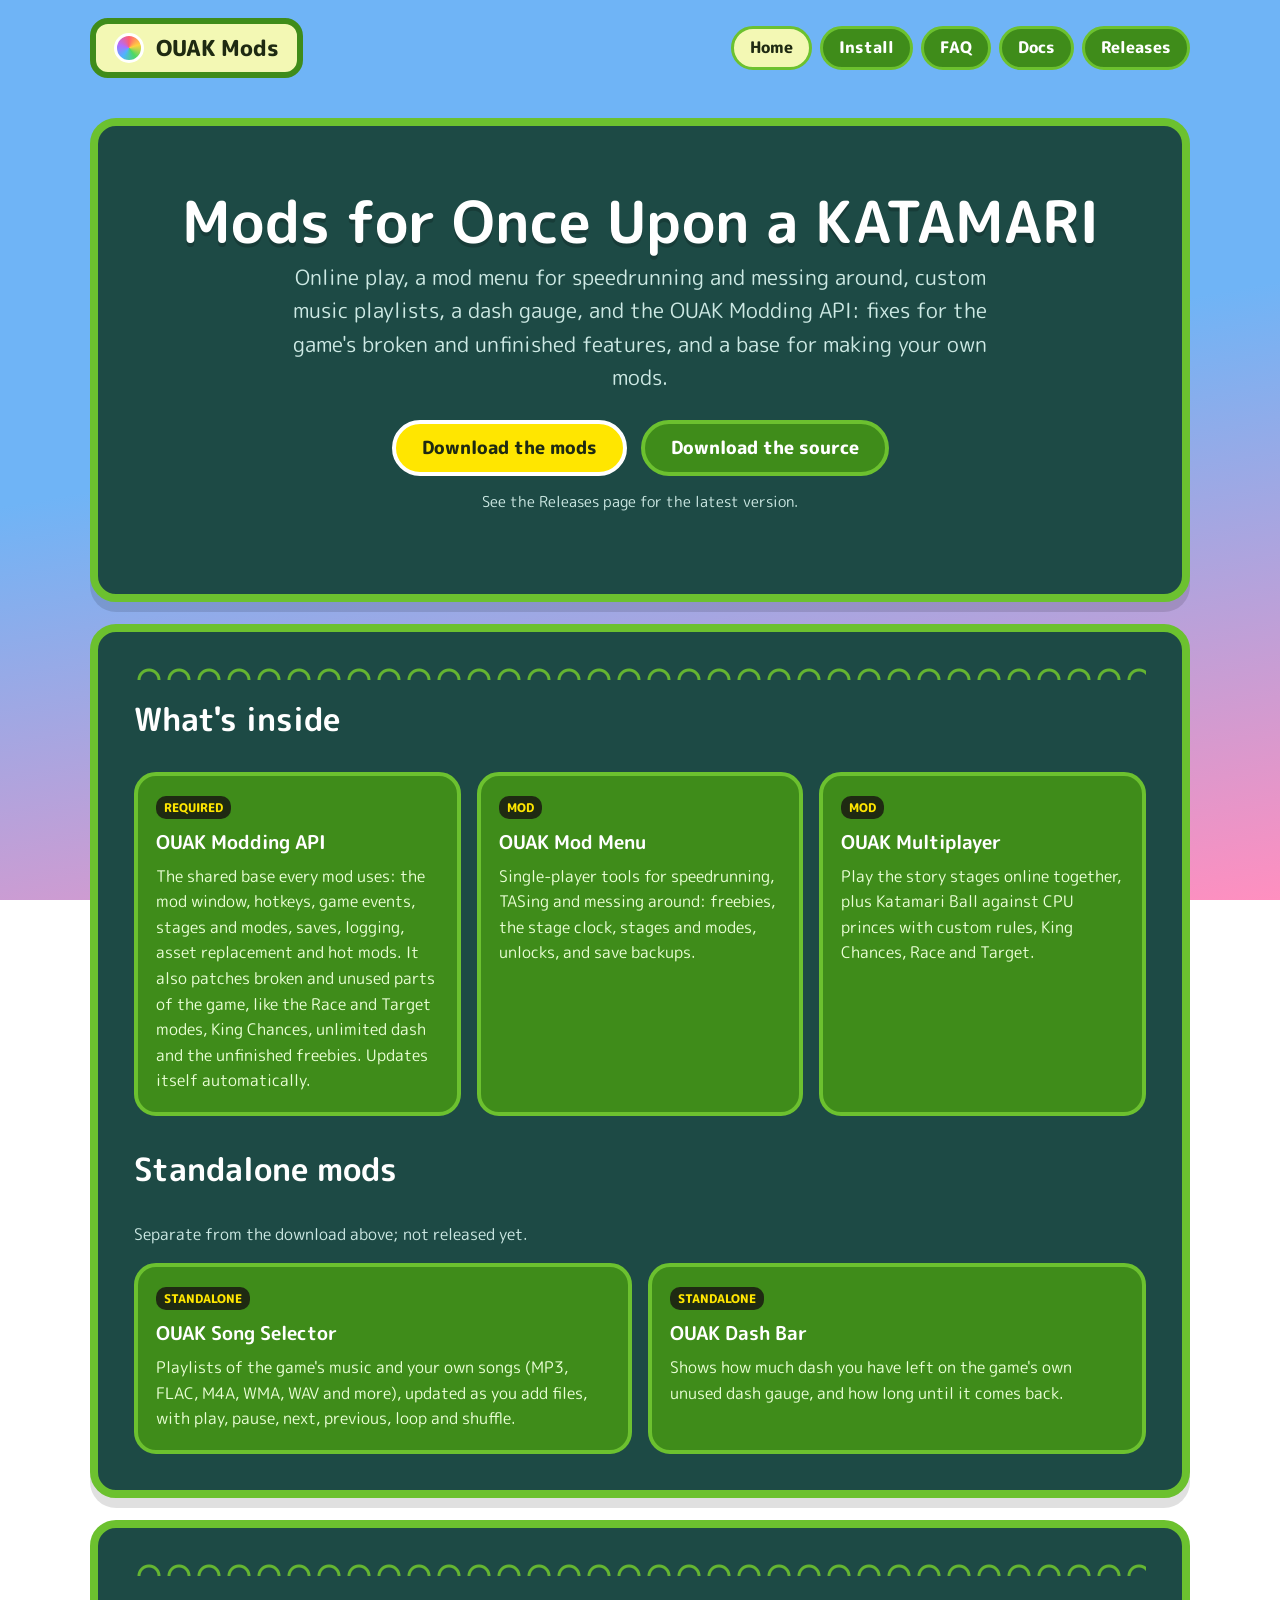
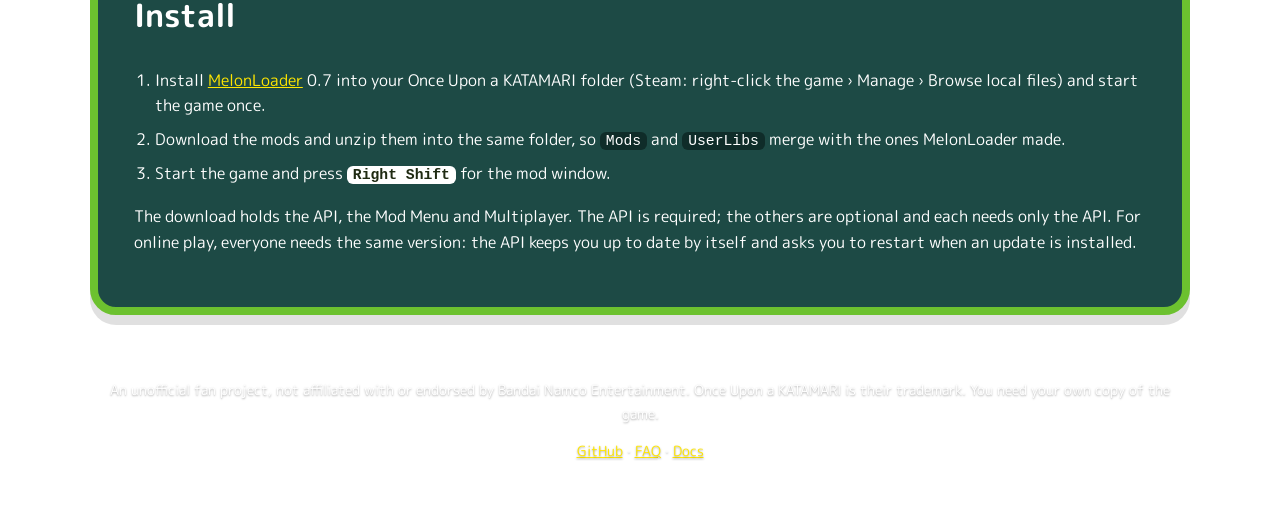
==== index.html @ 0daa64fb "OUAK Mods website: home, FAQ and docs Co-Authored-By: Claude Opus 5.5 <noreply@anthropic.com>" ====
<!doctype html>
<html lang="en">
<head>
<meta charset="utf-8">
<meta name="viewport" content="width=device-width, initial-scale=1">
<title>OUAK Mods</title>
<meta name="description" content="Fan-made mods for Once Upon a KATAMARI: the OUAK Modding API, Mod Menu, Multiplayer, Song Selector and Dash Bar.">
<link rel="stylesheet" href="style.css">
</head>
<body>
<header class="top">
  <div class="wrap">
    <a class="brand" href="index.html"><span class="ball" aria-hidden="true"></span>OUAK Mods</a>
    <nav aria-label="Main">
      <ul>
        <li><a href="index.html" aria-current="page">Home</a></li>
        <li><a href="index.html#install">Install</a></li>
        <li><a href="faq.html">FAQ</a></li>
        <li><a href="docs.html">Docs</a></li>
        <li><a href="https://github.com/nmlacker/OUAK-hub/releases">Releases</a></li>
      </ul>
    </nav>
  </div>
</header>

<main class="wrap">
  <section class="panel hero">
    <h1>Mods for Once Upon a KATAMARI</h1>
    <p class="lead">Online play, a mod menu for speedrunning and messing around, custom music playlists, a dash gauge, and the OUAK Modding API: fixes for the game's broken and unfinished features, and a base for making your own mods.</p>
    <div class="buttons">
      <a class="btn" id="dl-mod" href="https://github.com/nmlacker/OUAK-hub/releases/latest/download/OUAK_Mods.zip">Download the mods</a>
      <a class="btn secondary" id="dl-src" href="https://github.com/nmlacker/OUAK-hub/releases/latest">Download the source</a>
    </div>
    <p class="release" id="release" aria-live="polite">Checking the latest release…</p>
  </section>

  <section class="panel" aria-labelledby="mods-title">
    <div class="scallop" aria-hidden="true"></div>
    <h2 id="mods-title">What's inside</h2>
    <div class="grid">
      <article class="card">
        <span class="tag">REQUIRED</span>
        <h3>OUAK Modding API</h3>
        <p>The shared base every mod uses: the mod window, hotkeys, game events, stages and modes, saves, logging, asset replacement and hot mods. It also patches broken and unused parts of the game, like the Race and Target modes, King Chances, unlimited dash and the unfinished freebies. Updates itself automatically.</p>
      </article>
      <article class="card">
        <span class="tag">MOD</span>
        <h3>OUAK Mod Menu</h3>
        <p>Single-player tools for speedrunning, TASing and messing around: freebies, the stage clock, stages and modes, unlocks, and save backups.</p>
      </article>
      <article class="card">
        <span class="tag">MOD</span>
        <h3>OUAK Multiplayer</h3>
        <p>Play the story stages online together, plus Katamari Ball against CPU princes with custom rules, King Chances, Race and Target.</p>
      </article>
    </div>
    <h2 style="margin-top: 28px;">Standalone mods</h2>
    <p style="color: var(--muted); margin-top: 0;">Separate from the download above; not released yet.</p>
    <div class="grid">
      <article class="card">
        <span class="tag">STANDALONE</span>
        <h3>OUAK Song Selector</h3>
        <p>Playlists of the game's music and your own songs (MP3, FLAC, M4A, WMA, WAV and more), updated as you add files, with play, pause, next, previous, loop and shuffle.</p>
      </article>
      <article class="card">
        <span class="tag">STANDALONE</span>
        <h3>OUAK Dash Bar</h3>
        <p>Shows how much dash you have left on the game's own unused dash gauge, and how long until it comes back.</p>
      </article>
    </div>
  </section>

  <section class="panel" id="install" aria-labelledby="install-title">
    <div class="scallop" aria-hidden="true"></div>
    <h2 id="install-title">Install</h2>
    <ol class="steps">
      <li>Install <a href="https://melonwiki.xyz/">MelonLoader</a> 0.7 into your Once Upon a KATAMARI folder (Steam: right-click the game › Manage › Browse local files) and start the game once.</li>
      <li>Download the mods and unzip them into the same folder, so <code>Mods</code> and <code>UserLibs</code> merge with the ones MelonLoader made.</li>
      <li>Start the game and press <kbd>Right Shift</kbd> for the mod window.</li>
    </ol>
    <p>The download holds the API, the Mod Menu and Multiplayer. The API is required; the others are optional and each needs only the API. For online play, everyone needs the same version: the API keeps you up to date by itself and asks you to restart when an update is installed.</p>
  </section>
</main>

<footer>
  <div class="wrap">
    <p>An unofficial fan project, not affiliated with or endorsed by Bandai Namco Entertainment. Once Upon a KATAMARI is their trademark. You need your own copy of the game.</p>
    <p><a href="https://github.com/nmlacker/OUAK-hub">GitHub</a> · <a href="faq.html">FAQ</a> · <a href="docs.html">Docs</a></p>
  </div>
</footer>

<script>
(async function () {
  const out = document.getElementById("release");
  try {
    const r = await fetch("https://api.github.com/repos/nmlacker/OUAK-hub/releases/latest", { headers: { Accept: "application/vnd.github+json" } });
    if (!r.ok) { out.textContent = "No release has been published yet. Check back soon."; return; }
    const rel = await r.json();
    const date = new Date(rel.published_at).toLocaleDateString(undefined, { year: "numeric", month: "long", day: "numeric" });
    out.textContent = "Latest: " + rel.tag_name + " · " + date;
    const src = (rel.assets || []).find(a => a.name === "OUAK_Mods_Source.zip");
    if (src) document.getElementById("dl-src").href = src.browser_download_url;
  } catch (e) {
    out.textContent = "See the Releases page for the latest version.";
  }
})();
</script>
</body>
</html>
---- style.css ----
@import url("https://fonts.googleapis.com/css2?family=M+PLUS+Rounded+1c:wght@500;700;800&display=swap");

:root {
  --sky: #6fb4f6;
  --pink: #ff8fbf;
  --green: #6cc12f;
  --green-dark: #3f8c1a;
  --panel: #1d4a45;
  --panel-deep: #0f2c29;
  --cream: #f3f8b4;
  --ink: #1f2a12;
  --yellow: #ffe600;
  --text: #ffffff;
  --muted: #cde9e4;
  --radius: 26px;
}

* { box-sizing: border-box; }
html { scroll-behavior: smooth; }
body {
  margin: 0;
  font-family: "M PLUS Rounded 1c", system-ui, sans-serif;
  color: var(--text);
  background: linear-gradient(170deg, var(--sky) 0%, var(--sky) 45%, var(--pink) 100%) fixed;
  line-height: 1.6;
}
a { color: var(--yellow); }
a:hover { color: #fff59a; }

.wrap { width: min(1100px, 100% - 32px); margin: 0 auto; }

/* header */
.top { padding: 18px 0; }
.top .wrap { display: flex; flex-wrap: wrap; align-items: center; gap: 12px 24px; justify-content: space-between; }
.brand {
  display: inline-flex; align-items: center; gap: 12px;
  background: var(--cream); color: var(--ink); text-decoration: none;
  border: 6px solid var(--green-dark); border-radius: 18px; padding: 6px 18px;
  font-weight: 800; font-size: 1.4rem;
}
.brand .ball { width: 30px; height: 30px; border-radius: 50%; background: conic-gradient(#ff5d73, #ffd23f, #4cd964, #4fb3ff, #b06cff, #ff5d73); border: 3px solid #fff; }
nav ul { list-style: none; display: flex; flex-wrap: wrap; gap: 8px; margin: 0; padding: 0; }
nav a {
  display: inline-block; text-decoration: none; color: #fff; font-weight: 800;
  background: var(--green-dark); border: 3px solid var(--green); border-radius: 22px; padding: 6px 16px;
}
nav a[aria-current="page"], nav a:hover { background: var(--cream); color: var(--ink); }

/* panels */
.panel {
  background: var(--panel); border: 8px solid var(--green); border-radius: var(--radius);
  padding: clamp(18px, 4vw, 36px); margin: 22px 0;
  box-shadow: 0 10px 0 rgba(0, 0, 0, 0.12);
}
.panel h2 { margin-top: 0; font-size: clamp(1.4rem, 3vw, 2rem); }
.scallop { height: 18px; margin: -6px 0 14px;
  background-image: radial-gradient(circle at 50% 100%, transparent 8px, var(--green) 9px, var(--green) 11px, transparent 12px);
  background-size: 30px 18px; background-repeat: repeat-x; opacity: 0.9; }

.hero { text-align: center; padding: clamp(28px, 6vw, 64px) clamp(18px, 4vw, 40px); }
.hero h1 { margin: 0 0 8px; font-size: clamp(2rem, 6vw, 3.6rem); line-height: 1.1; text-shadow: 0 4px 0 rgba(0,0,0,0.18); }
.hero p.lead { font-size: clamp(1.05rem, 2.2vw, 1.3rem); color: var(--muted); max-width: 720px; margin: 0 auto 26px; }

.buttons { display: flex; flex-wrap: wrap; gap: 14px; justify-content: center; }
.btn {
  display: inline-flex; align-items: center; gap: 10px; min-height: 52px;
  text-decoration: none; font-weight: 800; font-size: 1.1rem;
  border-radius: 30px; padding: 10px 26px; border: 4px solid #fff;
  background: var(--yellow); color: var(--ink);
}
.btn.secondary { background: var(--green-dark); color: #fff; border-color: var(--green); }
.btn:hover { transform: translateY(-2px); color: var(--ink); }
.btn.secondary:hover { color: #fff; }
.release { margin-top: 14px; font-size: 0.95rem; color: var(--muted); }

.grid { display: grid; grid-template-columns: repeat(auto-fit, minmax(240px, 1fr)); gap: 16px; }
.card {
  background: var(--green-dark); border: 4px solid var(--green); border-radius: 22px; padding: 18px;
}
.card h3 { margin: 0 0 6px; font-size: 1.2rem; }
.card p { margin: 0; color: #eaffd6; }
.tag { display: inline-block; font-size: 0.75rem; font-weight: 800; background: var(--ink); color: var(--yellow); border-radius: 10px; padding: 2px 8px; margin-bottom: 8px; }

ol.steps { padding-left: 1.3em; }
ol.steps li { margin: 8px 0; }
code, kbd { font-family: ui-monospace, "Cascadia Code", Consolas, monospace; background: var(--panel-deep); border-radius: 6px; padding: 1px 6px; font-size: 0.92em; }
kbd { background: #fff; color: var(--ink); font-weight: 700; }

/* FAQ */
details { background: var(--panel-deep); border-radius: 18px; padding: 12px 18px; margin: 10px 0; border: 3px solid transparent; }
details[open] { border-color: var(--green); }
summary { cursor: pointer; font-weight: 800; font-size: 1.08rem; }
details p, details ul { color: var(--muted); }

/* docs */
.docs-layout { display: flex; flex-wrap: wrap; gap: 20px; align-items: flex-start; }
.docs-nav { flex: 1 1 220px; }
.docs-nav a { display: block; text-decoration: none; color: #fff; font-weight: 700; padding: 8px 14px; border-radius: 16px; margin: 4px 0; background: var(--green-dark); }
.docs-nav a.active { background: var(--cream); color: var(--ink); }
.docs-body { flex: 999 1 560px; min-width: 0; }
.md { color: #f2fff0; }
.md h1, .md h2, .md h3 { line-height: 1.25; }
.md h1 { font-size: 1.9rem; }
.md pre { background: var(--panel-deep); border-radius: 14px; padding: 14px; overflow-x: auto; }
.md pre code { background: none; padding: 0; }
.md table { border-collapse: collapse; display: block; overflow-x: auto; margin: 12px 0; }
.md th, .md td { border: 2px solid var(--green-dark); padding: 6px 10px; vertical-align: top; }
.md th { background: var(--green-dark); }
.md img { max-width: 100%; }

footer { padding: 28px 0 40px; text-align: center; color: #fff; font-size: 0.9rem; text-shadow: 0 1px 2px rgba(0,0,0,0.35); }

@media (max-width: 600px) {
  .brand { font-size: 1.15rem; }
  .btn { width: 100%; justify-content: center; }
}
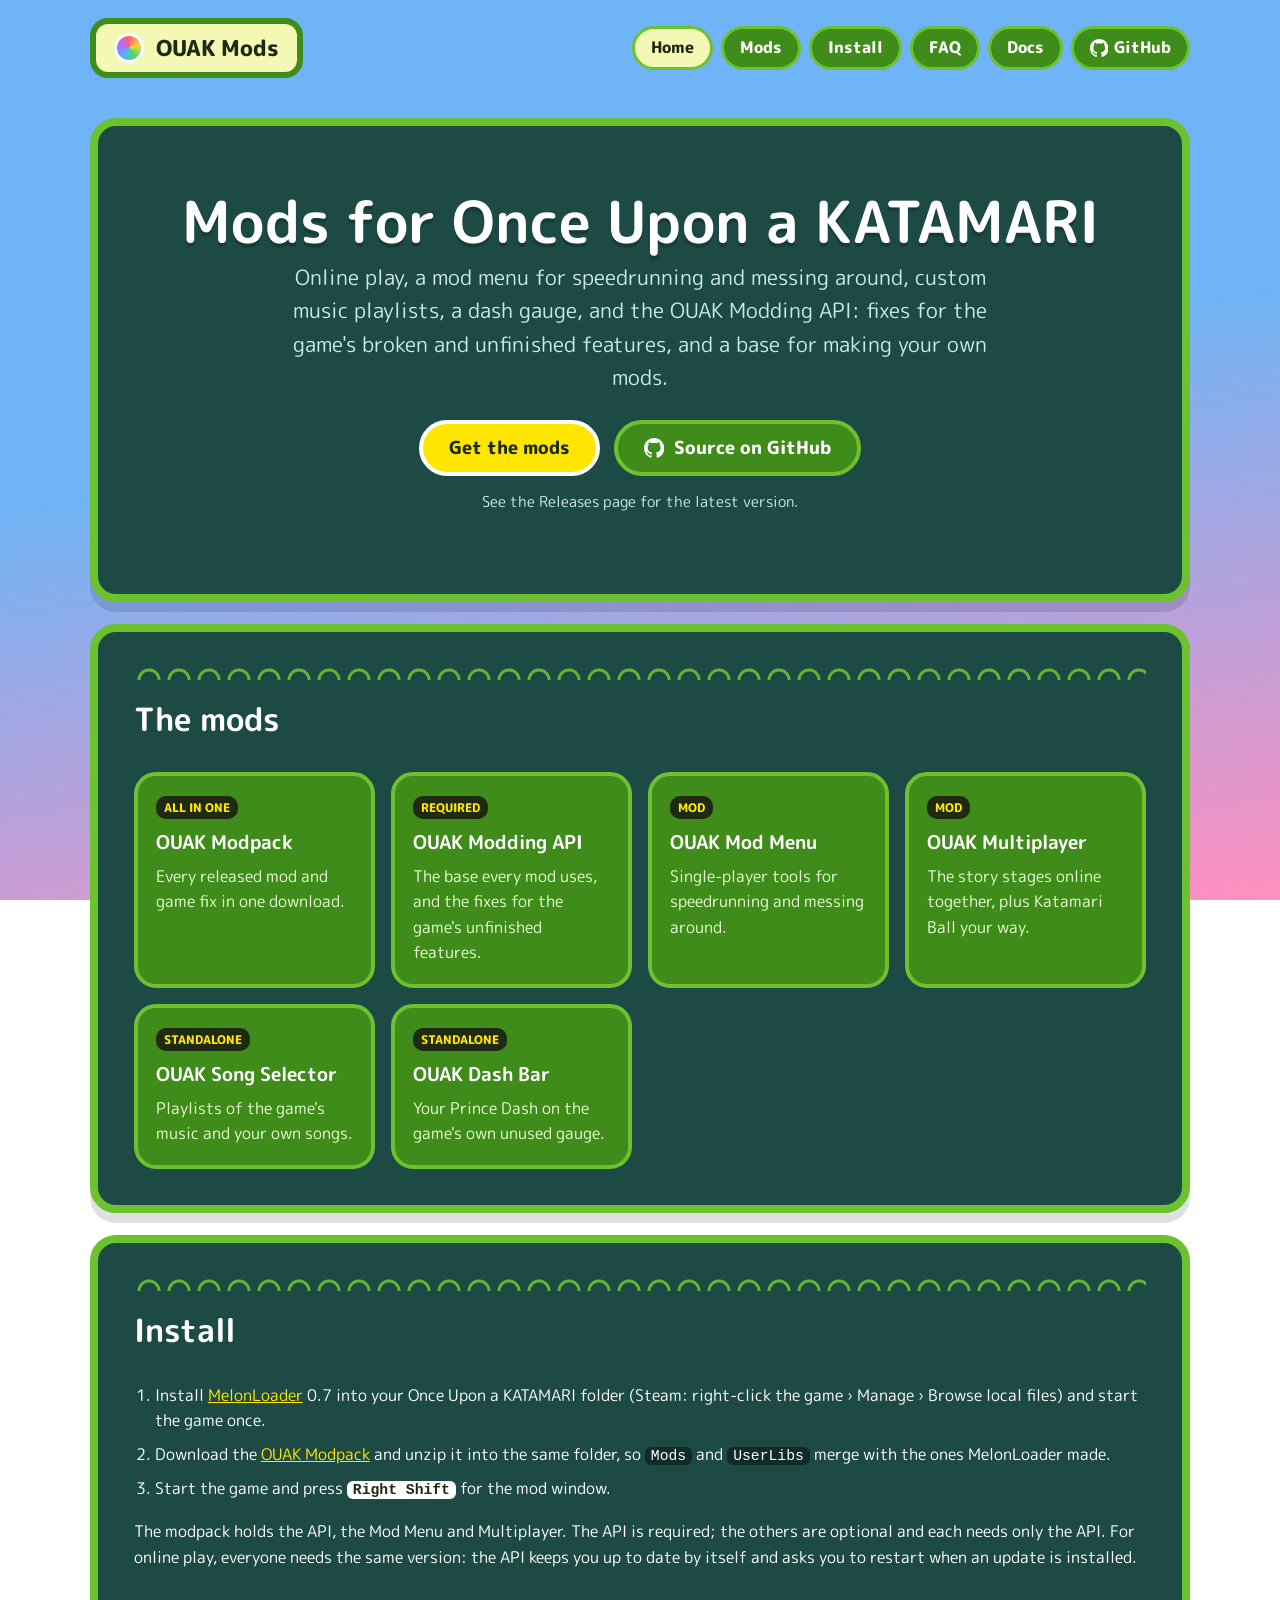
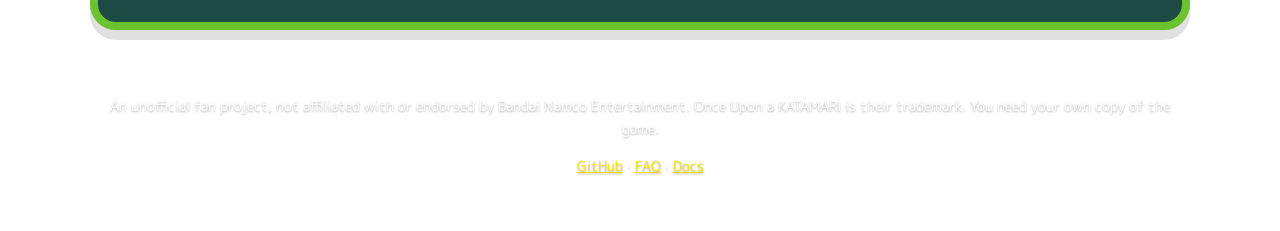
==== commit bb787e20: "Mods page: the modpack and every mod with its release and source - mods.html: the OUAK Modpack at th" ====
--- a/index.html
+++ b/index.html
@@ -8,16 +8,20 @@
 <link rel="stylesheet" href="style.css">
 </head>
 <body>
+<svg width="0" height="0" style="position:absolute" aria-hidden="true">
+  <symbol id="gh" viewBox="0 0 16 16"><path fill="currentColor" d="M8 0C3.58 0 0 3.58 0 8c0 3.54 2.29 6.53 5.47 7.59.4.07.55-.17.55-.38 0-.19-.01-.82-.01-1.49-2.01.37-2.53-.49-2.69-.94-.09-.23-.48-.94-.82-1.13-.28-.15-.68-.52-.01-.53.63-.01 1.08.58 1.23.82.72 1.21 1.87.87 2.33.66.07-.52.28-.87.51-1.07-1.78-.2-3.64-.89-3.64-3.95 0-.87.31-1.59.82-2.15-.08-.2-.36-1.02.08-2.12 0 0 .67-.21 2.2.82.64-.18 1.32-.27 2-.27.68 0 1.36.09 2 .27 1.53-1.04 2.2-.82 2.2-.82.44 1.1.16 1.92.08 2.12.51.56.82 1.27.82 2.15 0 3.07-1.87 3.75-3.65 3.95.29.25.54.73.54 1.48 0 1.07-.01 1.93-.01 2.2 0 .21.15.46.55.38A8.013 8.013 0 0016 8c0-4.42-3.58-8-8-8z"/></symbol>
+</svg>
 <header class="top">
   <div class="wrap">
     <a class="brand" href="index.html"><span class="ball" aria-hidden="true"></span>OUAK Mods</a>
     <nav aria-label="Main">
       <ul>
         <li><a href="index.html" aria-current="page">Home</a></li>
+        <li><a href="mods.html">Mods</a></li>
         <li><a href="index.html#install">Install</a></li>
         <li><a href="faq.html">FAQ</a></li>
         <li><a href="docs.html">Docs</a></li>
-        <li><a href="https://github.com/nmlacker/OUAK-hub/releases">Releases</a></li>
+        <li><a class="icon-link" href="https://github.com/nmlacker/OUAK-Mods" aria-label="GitHub"><svg class="ico" aria-hidden="true"><use href="#gh"/></svg>GitHub</a></li>
       </ul>
     </nav>
   </div>
@@ -28,45 +32,22 @@
     <h1>Mods for Once Upon a KATAMARI</h1>
     <p class="lead">Online play, a mod menu for speedrunning and messing around, custom music playlists, a dash gauge, and the OUAK Modding API: fixes for the game's broken and unfinished features, and a base for making your own mods.</p>
     <div class="buttons">
-      <a class="btn" id="dl-mod" href="https://github.com/nmlacker/OUAK-hub/releases/latest/download/OUAK_Mods.zip">Download the mods</a>
-      <a class="btn secondary" id="dl-src" href="https://github.com/nmlacker/OUAK-hub/releases/latest">Download the source</a>
+      <a class="btn" href="mods.html">Get the mods</a>
+      <a class="btn secondary" href="https://github.com/nmlacker/OUAK-Mods"><svg class="ico" aria-hidden="true"><use href="#gh"/></svg>Source on GitHub</a>
     </div>
     <p class="release" id="release" aria-live="polite">Checking the latest release…</p>
   </section>
 
   <section class="panel" aria-labelledby="mods-title">
     <div class="scallop" aria-hidden="true"></div>
-    <h2 id="mods-title">What's inside</h2>
+    <h2 id="mods-title">The mods</h2>
     <div class="grid">
-      <article class="card">
-        <span class="tag">REQUIRED</span>
-        <h3>OUAK Modding API</h3>
-        <p>The shared base every mod uses: the mod window, hotkeys, game events, stages and modes, saves, logging, asset replacement and hot mods. It also patches broken and unused parts of the game, like the Race and Target modes, King Chances, unlimited dash and the unfinished freebies. Updates itself automatically.</p>
-      </article>
-      <article class="card">
-        <span class="tag">MOD</span>
-        <h3>OUAK Mod Menu</h3>
-        <p>Single-player tools for speedrunning, TASing and messing around: freebies, the stage clock, stages and modes, unlocks, and save backups.</p>
-      </article>
-      <article class="card">
-        <span class="tag">MOD</span>
-        <h3>OUAK Multiplayer</h3>
-        <p>Play the story stages online together, plus Katamari Ball against CPU princes with custom rules, King Chances, Race and Target.</p>
-      </article>
-    </div>
-    <h2 style="margin-top: 28px;">Standalone mods</h2>
-    <p style="color: var(--muted); margin-top: 0;">Separate from the download above; not released yet.</p>
-    <div class="grid">
-      <article class="card">
-        <span class="tag">STANDALONE</span>
-        <h3>OUAK Song Selector</h3>
-        <p>Playlists of the game's music and your own songs (MP3, FLAC, M4A, WMA, WAV and more), updated as you add files, with play, pause, next, previous, loop and shuffle.</p>
-      </article>
-      <article class="card">
-        <span class="tag">STANDALONE</span>
-        <h3>OUAK Dash Bar</h3>
-        <p>Shows how much dash you have left on the game's own unused dash gauge, and how long until it comes back.</p>
-      </article>
+      <a class="card linkcard" href="mods.html"><span class="tag">ALL IN ONE</span><h3>OUAK Modpack</h3><p>Every released mod and game fix in one download.</p></a>
+      <a class="card linkcard" href="mods.html#api"><span class="tag">REQUIRED</span><h3>OUAK Modding API</h3><p>The base every mod uses, and the fixes for the game's unfinished features.</p></a>
+      <a class="card linkcard" href="mods.html#modmenu"><span class="tag">MOD</span><h3>OUAK Mod Menu</h3><p>Single-player tools for speedrunning and messing around.</p></a>
+      <a class="card linkcard" href="mods.html#multiplayer"><span class="tag">MOD</span><h3>OUAK Multiplayer</h3><p>The story stages online together, plus Katamari Ball your way.</p></a>
+      <a class="card linkcard" href="mods.html#songselector"><span class="tag">STANDALONE</span><h3>OUAK Song Selector</h3><p>Playlists of the game's music and your own songs.</p></a>
+      <a class="card linkcard" href="mods.html#dashbar"><span class="tag">STANDALONE</span><h3>OUAK Dash Bar</h3><p>Your Prince Dash on the game's own unused gauge.</p></a>
     </div>
   </section>
 
@@ -75,17 +56,17 @@
     <h2 id="install-title">Install</h2>
     <ol class="steps">
       <li>Install <a href="https://melonwiki.xyz/">MelonLoader</a> 0.7 into your Once Upon a KATAMARI folder (Steam: right-click the game › Manage › Browse local files) and start the game once.</li>
-      <li>Download the mods and unzip them into the same folder, so <code>Mods</code> and <code>UserLibs</code> merge with the ones MelonLoader made.</li>
+      <li>Download the <a href="mods.html">OUAK Modpack</a> and unzip it into the same folder, so <code>Mods</code> and <code>UserLibs</code> merge with the ones MelonLoader made.</li>
       <li>Start the game and press <kbd>Right Shift</kbd> for the mod window.</li>
     </ol>
-    <p>The download holds the API, the Mod Menu and Multiplayer. The API is required; the others are optional and each needs only the API. For online play, everyone needs the same version: the API keeps you up to date by itself and asks you to restart when an update is installed.</p>
+    <p>The modpack holds the API, the Mod Menu and Multiplayer. The API is required; the others are optional and each needs only the API. For online play, everyone needs the same version: the API keeps you up to date by itself and asks you to restart when an update is installed.</p>
   </section>
 </main>
 
 <footer>
   <div class="wrap">
     <p>An unofficial fan project, not affiliated with or endorsed by Bandai Namco Entertainment. Once Upon a KATAMARI is their trademark. You need your own copy of the game.</p>
-    <p><a href="https://github.com/nmlacker/OUAK-hub">GitHub</a> · <a href="faq.html">FAQ</a> · <a href="docs.html">Docs</a></p>
+    <p><a href="https://github.com/nmlacker/OUAK-Mods">GitHub</a> · <a href="faq.html">FAQ</a> · <a href="docs.html">Docs</a></p>
   </div>
 </footer>
 
@@ -93,13 +74,11 @@
 (async function () {
   const out = document.getElementById("release");
   try {
-    const r = await fetch("https://api.github.com/repos/nmlacker/OUAK-hub/releases/latest", { headers: { Accept: "application/vnd.github+json" } });
+    const r = await fetch("https://api.github.com/repos/nmlacker/OUAK-Mods/releases/latest", { headers: { Accept: "application/vnd.github+json" } });
     if (!r.ok) { out.textContent = "No release has been published yet. Check back soon."; return; }
     const rel = await r.json();
     const date = new Date(rel.published_at).toLocaleDateString(undefined, { year: "numeric", month: "long", day: "numeric" });
     out.textContent = "Latest: " + rel.tag_name + " · " + date;
-    const src = (rel.assets || []).find(a => a.name === "OUAK_Mods_Source.zip");
-    if (src) document.getElementById("dl-src").href = src.browser_download_url;
   } catch (e) {
     out.textContent = "See the Releases page for the latest version.";
   }
--- a/style.css
+++ b/style.css
@@ -108,9 +108,57 @@
 .md th { background: var(--green-dark); }
 .md img { max-width: 100%; }
 
+/* icons */
+.ico { width: 1.15em; height: 1.15em; flex: none; }
+nav a.icon-link { display: inline-flex; align-items: center; gap: 6px; }
+
+/* mods page */
+.muted { color: var(--muted); margin-top: 0; }
+.fine { font-size: 0.9rem; color: var(--muted); }
+.buttons.left { justify-content: flex-start; }
+.modpack { display: grid; grid-template-columns: minmax(0, 1.2fr) minmax(0, 1fr); gap: 12px 36px; align-items: start;
+  background: linear-gradient(160deg, var(--panel) 0%, var(--panel-deep) 100%); border-color: var(--yellow); }
+.modpack h1 { margin: 4px 0 10px; font-size: clamp(2rem, 5vw, 3.2rem); line-height: 1.1; text-shadow: 0 4px 0 rgba(0,0,0,0.18); }
+.modpack .lead { color: var(--muted); font-size: clamp(1.02rem, 2vw, 1.2rem); margin: 0 0 22px; }
+.modpack .release { text-align: left; }
+.pack-side { background: rgba(0,0,0,0.18); border-radius: 20px; padding: 16px 20px; }
+.pack-side h2 { font-size: 1.15rem; margin: 0 0 6px; }
+.pack-side h2 + ul { margin-top: 0; }
+.pack-side ul { list-style: none; padding: 0; margin: 0 0 16px; }
+.pack-side li { padding: 3px 0 3px 30px; position: relative; }
+.checks li::before { position: absolute; left: 0; top: 5px; width: 20px; height: 20px; border-radius: 50%;
+  display: grid; place-items: center; font-size: 0.75rem; font-weight: 800; }
+.checks li.yes::before { content: "\2713"; background: var(--green); color: var(--ink); }
+.checks li.no::before { content: "\2013"; background: rgba(255,255,255,0.18); color: #fff; }
+.checks li.no a { color: var(--muted); }
+.checks span { font-size: 0.8rem; color: var(--muted); margin-left: 4px; }
+.fixes li::before { content: ""; position: absolute; left: 6px; top: 0.75em; width: 9px; height: 9px; border-radius: 50%;
+  background: conic-gradient(#ff5d73, #ffd23f, #4cd964, #4fb3ff, #b06cff, #ff5d73); }
+.fixes li { color: #eaffd6; }
+.modpack .notes { grid-column: 1 / -1; margin: 6px 0 0; }
+.modpack .notes p { white-space: pre-line; }
+
+.card.mod { display: flex; flex-direction: column; scroll-margin-top: 20px; }
+.card.mod:target { border-color: var(--yellow); }
+.card.mod p + p { margin-top: 10px; }
+.card .file { font-size: 0.85rem; color: var(--muted); }
+.card .links { margin-top: auto; padding-top: 16px; display: flex; flex-wrap: wrap; align-items: center; gap: 8px; }
+.btn.small { min-height: 40px; font-size: 0.95rem; padding: 6px 16px; gap: 8px; border-width: 3px; }
+.btn.off { background: rgba(255,255,255,0.12); color: var(--muted); border-color: rgba(255,255,255,0.3); cursor: default; }
+.btn.off:hover { transform: none; color: var(--muted); }
+.doclink { font-weight: 800; margin-left: 4px; }
+
+@media (max-width: 760px) {
+  .modpack { grid-template-columns: minmax(0, 1fr); }
+}
+
+a.linkcard { text-decoration: none; color: #fff; display: block; }
+a.linkcard:hover { border-color: var(--yellow); transform: translateY(-2px); color: #fff; }
+
 footer { padding: 28px 0 40px; text-align: center; color: #fff; font-size: 0.9rem; text-shadow: 0 1px 2px rgba(0,0,0,0.35); }
 
 @media (max-width: 600px) {
   .brand { font-size: 1.15rem; }
   .btn { width: 100%; justify-content: center; }
+  .btn.small { width: auto; }
 }
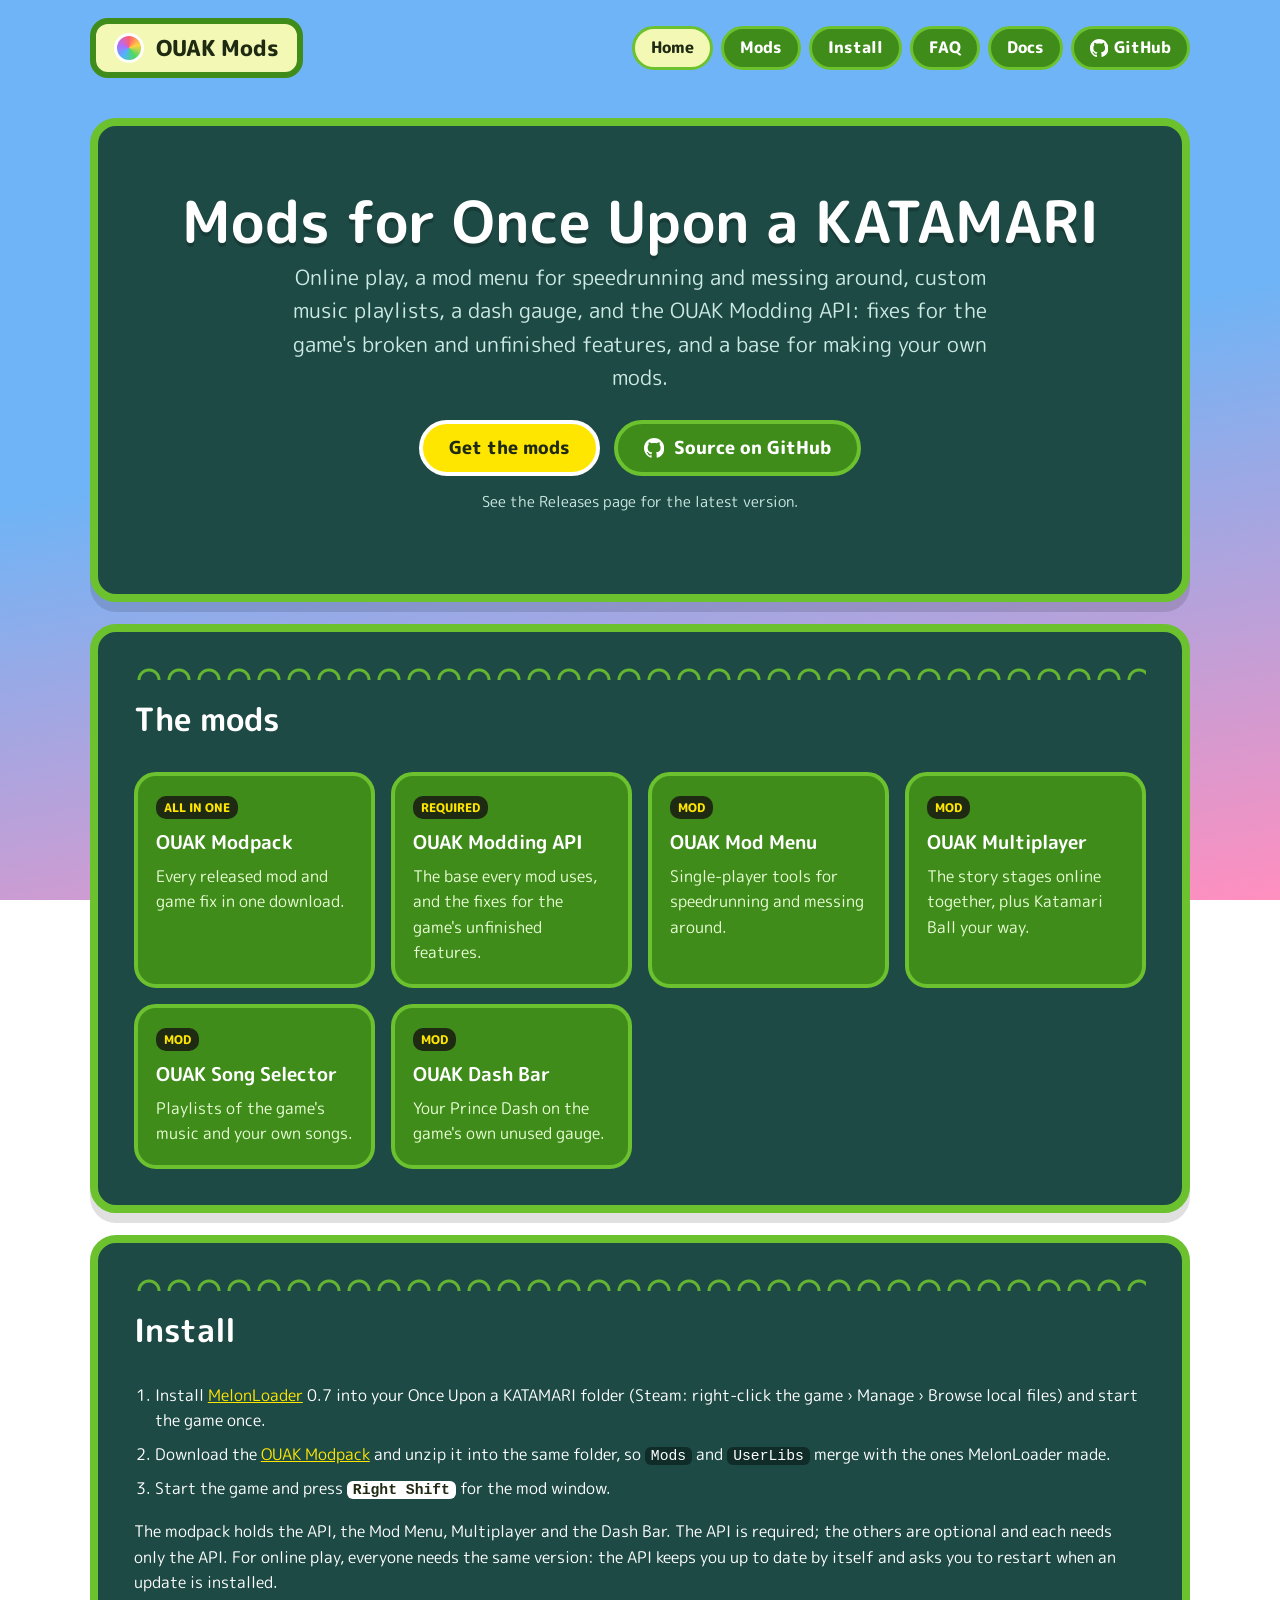
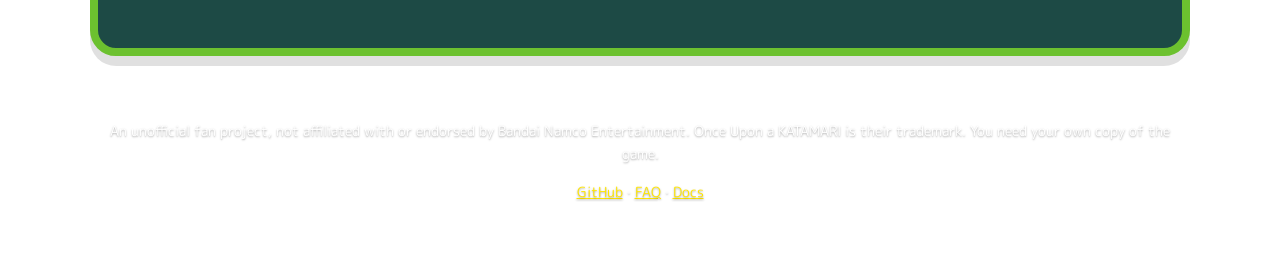
==== commit 6144a5f8: "Mods page cards: picture, type, versioned download, source; 0.1.1 - Each mod card: its picture on th" ====
--- a/index.html
+++ b/index.html
@@ -46,8 +46,8 @@
       <a class="card linkcard" href="mods.html#api"><span class="tag">REQUIRED</span><h3>OUAK Modding API</h3><p>The base every mod uses, and the fixes for the game's unfinished features.</p></a>
       <a class="card linkcard" href="mods.html#modmenu"><span class="tag">MOD</span><h3>OUAK Mod Menu</h3><p>Single-player tools for speedrunning and messing around.</p></a>
       <a class="card linkcard" href="mods.html#multiplayer"><span class="tag">MOD</span><h3>OUAK Multiplayer</h3><p>The story stages online together, plus Katamari Ball your way.</p></a>
-      <a class="card linkcard" href="mods.html#songselector"><span class="tag">STANDALONE</span><h3>OUAK Song Selector</h3><p>Playlists of the game's music and your own songs.</p></a>
-      <a class="card linkcard" href="mods.html#dashbar"><span class="tag">STANDALONE</span><h3>OUAK Dash Bar</h3><p>Your Prince Dash on the game's own unused gauge.</p></a>
+      <a class="card linkcard" href="mods.html#songselector"><span class="tag">MOD</span><h3>OUAK Song Selector</h3><p>Playlists of the game's music and your own songs.</p></a>
+      <a class="card linkcard" href="mods.html#dashbar"><span class="tag">MOD</span><h3>OUAK Dash Bar</h3><p>Your Prince Dash on the game's own unused gauge.</p></a>
     </div>
   </section>
 
@@ -59,7 +59,7 @@
       <li>Download the <a href="mods.html">OUAK Modpack</a> and unzip it into the same folder, so <code>Mods</code> and <code>UserLibs</code> merge with the ones MelonLoader made.</li>
       <li>Start the game and press <kbd>Right Shift</kbd> for the mod window.</li>
     </ol>
-    <p>The modpack holds the API, the Mod Menu and Multiplayer. The API is required; the others are optional and each needs only the API. For online play, everyone needs the same version: the API keeps you up to date by itself and asks you to restart when an update is installed.</p>
+    <p>The modpack holds the API, the Mod Menu, Multiplayer and the Dash Bar. The API is required; the others are optional and each needs only the API. For online play, everyone needs the same version: the API keeps you up to date by itself and asks you to restart when an update is installed.</p>
   </section>
 </main>
 
--- a/style.css
+++ b/style.css
@@ -152,6 +152,21 @@
   .modpack { grid-template-columns: minmax(0, 1fr); }
 }
 
+.pic { width: 88px; height: 88px; flex: none; background: var(--cream); border: 4px solid var(--green); border-radius: 20px; padding: 8px; }
+.pic.big { width: 112px; height: 112px; border-radius: 26px; }
+.pack-head { display: flex; align-items: center; gap: 18px; margin-bottom: 12px; }
+.pack-head h1 { margin: 2px 0 0; }
+.grid.mods { grid-template-columns: repeat(auto-fit, minmax(min(100%, 420px), 1fr)); }
+.mod-head { display: flex; gap: 16px; align-items: flex-start; margin-bottom: 12px; }
+.mod-title { min-width: 0; }
+.mod-title .tag { margin-bottom: 4px; }
+.mod-title h3 { margin: 0 0 10px; }
+.card.mod .links { margin-top: 0; padding-top: 0; }
+@media (max-width: 480px) {
+  .pic { width: 64px; height: 64px; border-radius: 16px; padding: 6px; }
+  .pic.big { width: 80px; height: 80px; }
+}
+
 a.linkcard { text-decoration: none; color: #fff; display: block; }
 a.linkcard:hover { border-color: var(--yellow); transform: translateY(-2px); color: #fff; }
 
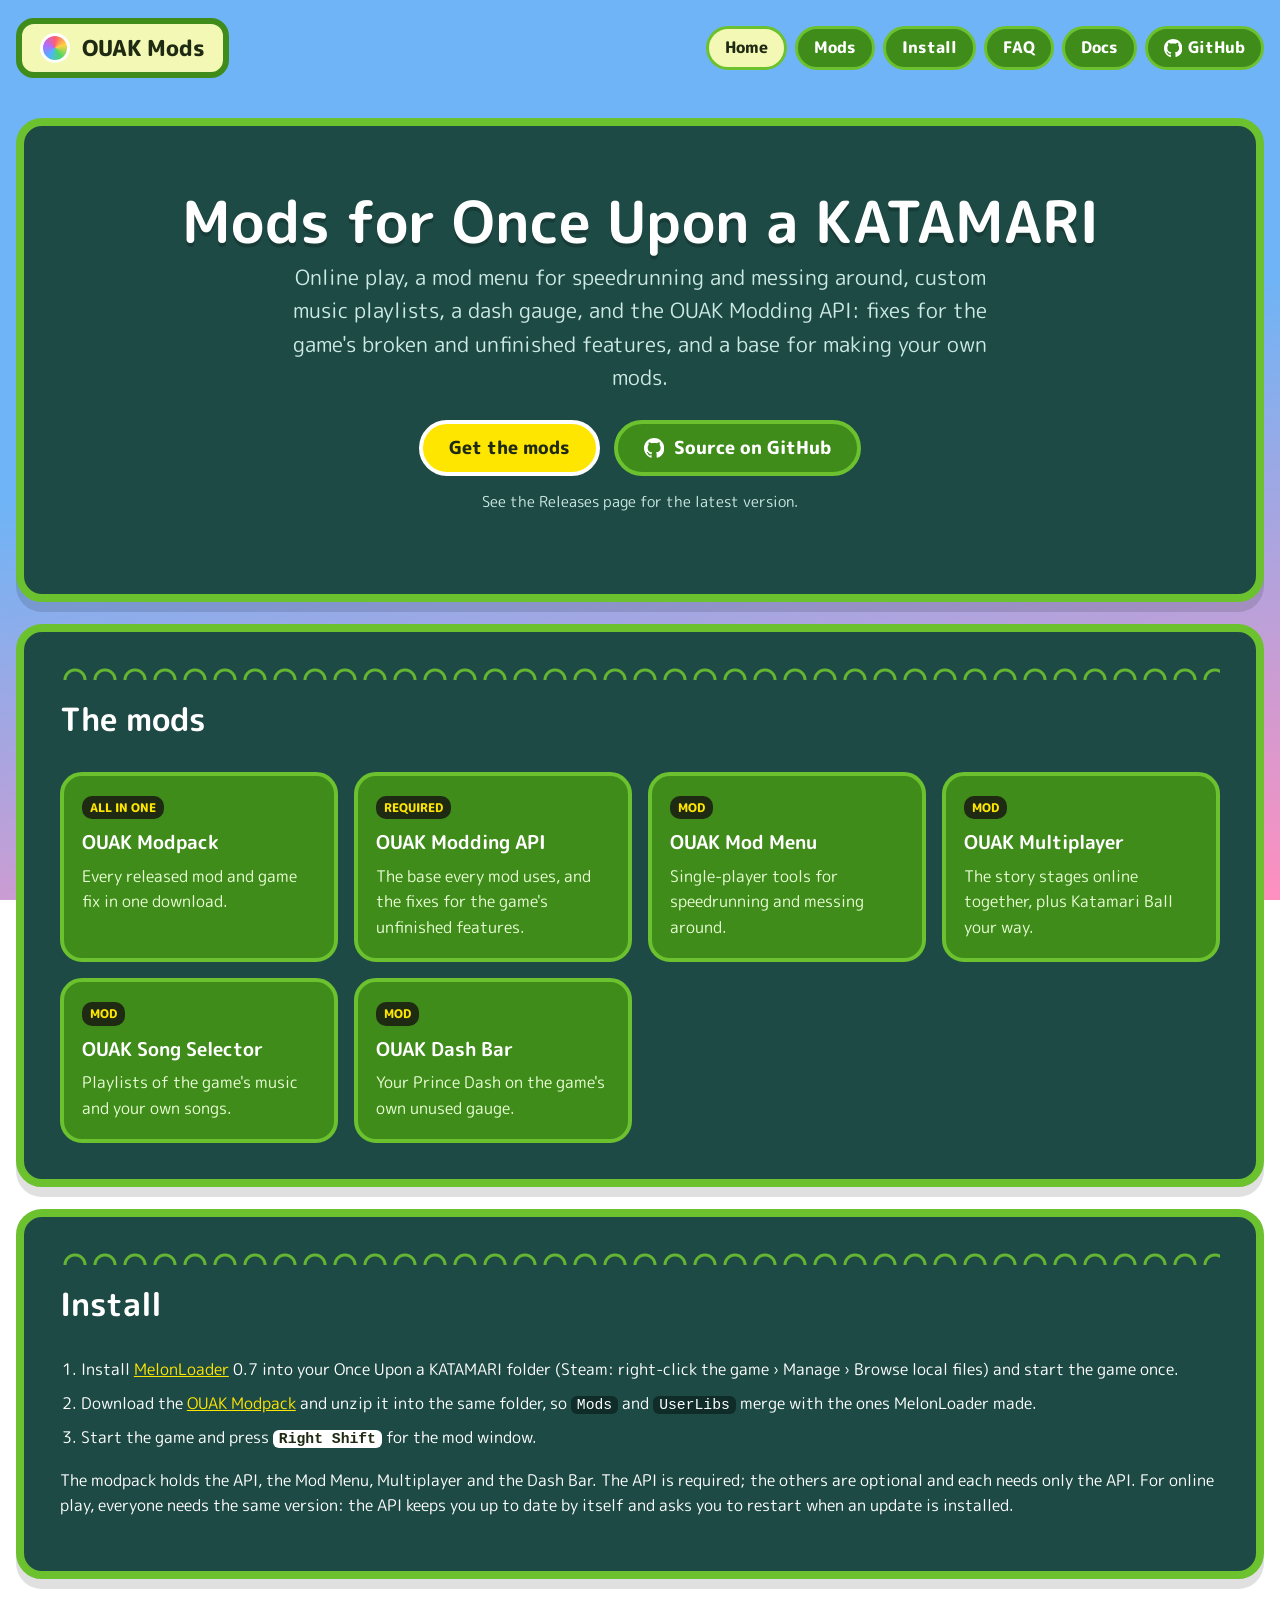
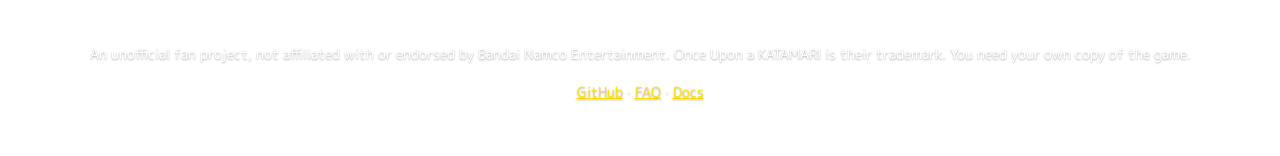
==== commit 941555d2: "Use the screen's width on big monitors The page grows to 1760 px instead of a 1100 px column, so a 1" ====
--- a/index.html
+++ b/index.html
@@ -5,7 +5,7 @@
 <meta name="viewport" content="width=device-width, initial-scale=1">
 <title>OUAK Mods</title>
 <meta name="description" content="Fan-made mods for Once Upon a KATAMARI: the OUAK Modding API, Mod Menu, Multiplayer, Song Selector and Dash Bar.">
-<link rel="stylesheet" href="style.css">
+<link rel="stylesheet" href="style.css?v=4">
 </head>
 <body>
 <svg width="0" height="0" style="position:absolute" aria-hidden="true">
--- a/style.css
+++ b/style.css
@@ -27,7 +27,7 @@
 a { color: var(--yellow); }
 a:hover { color: #fff59a; }
 
-.wrap { width: min(1100px, 100% - 32px); margin: 0 auto; }
+.wrap { width: min(1760px, 100% - 32px); margin: 0 auto; }
 
 /* header */
 .top { padding: 18px 0; }
@@ -90,7 +90,7 @@
 details { background: var(--panel-deep); border-radius: 18px; padding: 12px 18px; margin: 10px 0; border: 3px solid transparent; }
 details[open] { border-color: var(--green); }
 summary { cursor: pointer; font-weight: 800; font-size: 1.08rem; }
-details p, details ul { color: var(--muted); }
+details p, details ul { color: var(--muted); max-width: 95ch; }
 
 /* docs */
 .docs-layout { display: flex; flex-wrap: wrap; gap: 20px; align-items: flex-start; }
@@ -98,7 +98,7 @@
 .docs-nav a { display: block; text-decoration: none; color: #fff; font-weight: 700; padding: 8px 14px; border-radius: 16px; margin: 4px 0; background: var(--green-dark); }
 .docs-nav a.active { background: var(--cream); color: var(--ink); }
 .docs-body { flex: 999 1 560px; min-width: 0; }
-.md { color: #f2fff0; }
+.md { color: #f2fff0; max-width: 110ch; }
 .md h1, .md h2, .md h3 { line-height: 1.25; }
 .md h1 { font-size: 1.9rem; }
 .md pre { background: var(--panel-deep); border-radius: 14px; padding: 14px; overflow-x: auto; }
@@ -119,7 +119,7 @@
 .modpack { display: grid; grid-template-columns: minmax(0, 1.2fr) minmax(0, 1fr); gap: 12px 36px; align-items: start;
   background: linear-gradient(160deg, var(--panel) 0%, var(--panel-deep) 100%); border-color: var(--yellow); }
 .modpack h1 { margin: 4px 0 10px; font-size: clamp(2rem, 5vw, 3.2rem); line-height: 1.1; text-shadow: 0 4px 0 rgba(0,0,0,0.18); }
-.modpack .lead { color: var(--muted); font-size: clamp(1.02rem, 2vw, 1.2rem); margin: 0 0 22px; }
+.modpack .lead { color: var(--muted); font-size: clamp(1.02rem, 2vw, 1.25rem); margin: 0 0 22px; max-width: 62ch; }
 .modpack .release { text-align: left; }
 .pack-side { background: rgba(0,0,0,0.18); border-radius: 20px; padding: 16px 20px; }
 .pack-side h2 { font-size: 1.15rem; margin: 0 0 6px; }
@@ -152,19 +152,35 @@
   .modpack { grid-template-columns: minmax(0, 1fr); }
 }
 
-.pic { width: 88px; height: 88px; flex: none; background: var(--cream); border: 4px solid var(--green); border-radius: 20px; padding: 8px; }
-.pic.big { width: 112px; height: 112px; border-radius: 26px; }
+.pic { background: #fff; border: 4px solid var(--green); border-radius: 20px; overflow: hidden; }
+.pic img, .pic video { display: block; width: 100%; height: 100%; object-fit: cover; }
+.pic.big { width: 112px; height: 112px; flex: none; border-radius: 26px; }
 .pack-head { display: flex; align-items: center; gap: 18px; margin-bottom: 12px; }
 .pack-head h1 { margin: 2px 0 0; }
-.grid.mods { grid-template-columns: repeat(auto-fit, minmax(min(100%, 420px), 1fr)); }
-.mod-head { display: flex; gap: 16px; align-items: flex-start; margin-bottom: 12px; }
-.mod-title { min-width: 0; }
+.grid.mods { grid-template-columns: repeat(auto-fit, minmax(min(100%, 460px), 1fr)); }
+/* A mod card: the picture is the left column, as tall as the card; name, buttons and description beside it. */
+.card.mod { display: grid; grid-template-columns: 160px minmax(0, 1fr); grid-template-rows: auto 1fr; gap: 10px 18px; }
+.card.mod > .pic { grid-column: 1; grid-row: 1 / 3; min-height: 160px; }
+.card.mod > .mod-title { grid-column: 2; grid-row: 1; min-width: 0; }
+.card.mod > .desc { grid-column: 2; grid-row: 2; margin: 0; }
 .mod-title .tag { margin-bottom: 4px; }
 .mod-title h3 { margin: 0 0 10px; }
 .card.mod .links { margin-top: 0; padding-top: 0; }
-@media (max-width: 480px) {
-  .pic { width: 64px; height: 64px; border-radius: 16px; padding: 6px; }
+@media (max-width: 560px) {
+  /* Phones: the picture across the top, 16:9 like a clip. */
+  .card.mod { grid-template-columns: minmax(0, 1fr); grid-template-rows: auto; }
+  .card.mod > .pic, .card.mod > .mod-title, .card.mod > .desc { grid-column: 1; grid-row: auto; }
+  .card.mod > .pic { min-height: 0; aspect-ratio: 16 / 9; }
   .pic.big { width: 80px; height: 80px; }
+}
+
+@media (min-width: 1500px) {
+  body { font-size: 17px; }
+  .grid.mods { grid-template-columns: repeat(auto-fit, minmax(500px, 1fr)); gap: 20px; }
+  .card.mod { grid-template-columns: 230px minmax(0, 1fr); padding: 20px; }
+  .card.mod > .pic { min-height: 200px; }
+  .pic.big { width: 140px; height: 140px; }
+  .modpack { gap: 12px 56px; }
 }
 
 a.linkcard { text-decoration: none; color: #fff; display: block; }
